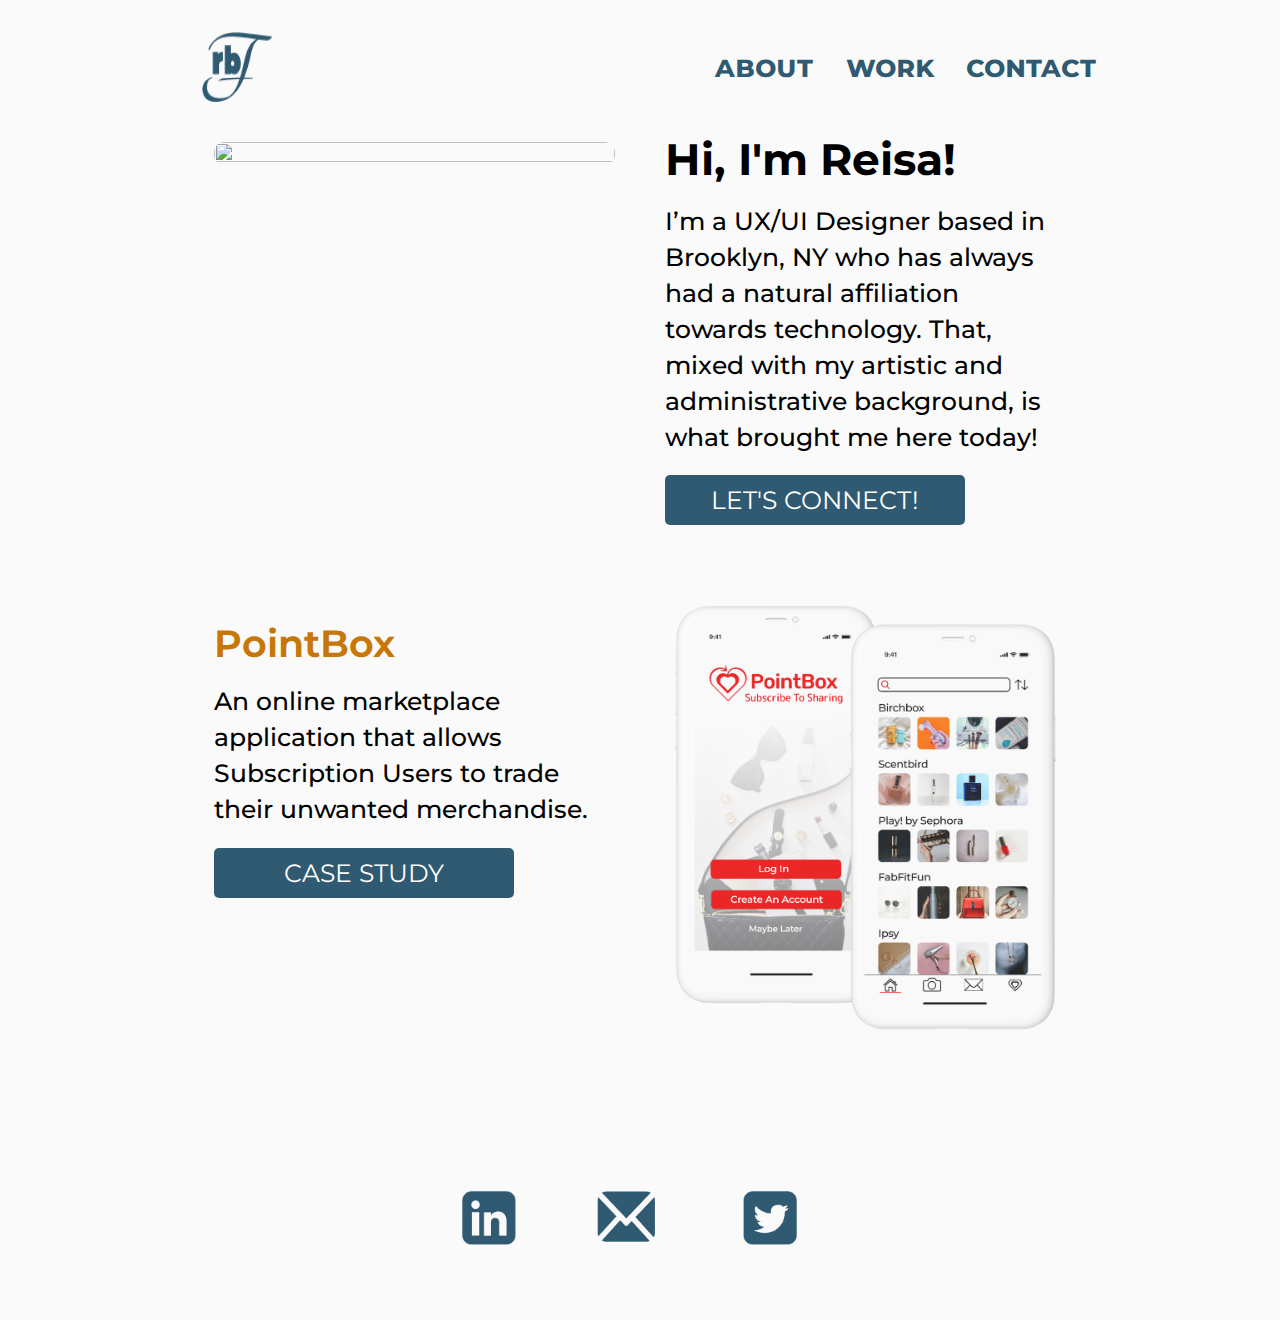
==== index.html @ c39d26a4 "index pics" ====
<!DOCTYPE html>
<html>
  <head>
    <meta name="viewport" content="width=device-width, initial-scale=1">
    <title>Portfolio</title>
    <link rel="stylesheet" href="css/reset.css">
    <link rel="stylesheet" href="css/style.css">
    <link href="https://fonts.googleapis.com/css2?family=Montserrat:wght@400;500;700&display=swap" rel="stylesheet">
    <link rel="icon" type="image/png" href="/images/favicon.png" />
  </head>
  <body>
    <nav>
      <div class="logo">
        <a href="index.html"><img src="./images/RBF_Logo.png" /></a>
      </div>
      <div class="links">
        <a href="about.html">about</a>
        <a href="#project">work</a>
        <a href="contact.html">contact</a>
      </div>
    </nav>
    <div class="verticalalignment">
<!-- Personal Intro -->
      <section class="introindex">
        <div class="HeroImage"><img src="./images/About.jpg" /></div>
        <div class="bioindex">
          <h1 class="reisa">Hi, I'm Reisa!</h1>
          <p>I’m a UX/UI Designer based in Brooklyn, NY who has always had a natural affiliation towards technology. That, mixed with my artistic and administrative background, is what brought me here today!</p>
          <form action="contact.html"><button class="indexconnectbtn">let's connect!</button></form>
        </div>
      </section>
<!-- Case Studies -->
      <section class="pbhomepage">
        <div class="PointBoxIndex"><img src="./images/HFM_Homepage.png" /></div>
        <div class="pbindex">
          <h3><a id="project"></a>PointBox</h3>
          <p>An online marketplace application that allows Subscription Users to trade their unwanted merchandise. </p>
          <form action="project.html"><button class="casestudybtn">case study</button></form>
        </div>
      </section>
      <br>
    </div>
    <footer>
      <div class="linkedin"><a href="https://www.linkedin.com/in/reisa-forster/" target="_blank"><img src="./images/LinkedIn.png" /></a></div>
      <div class="mail"><a href="contact.html"><img src="./images/Mail.png" /></a></div>
      <div class="twitter"><a href="https://twitter.com/reisa_brooke" target="_blank"><img src="./images/Twitter.png" /></a></div>
    </footer>
<!-- Global site tag (gtag.js) - Google Analytics -->
    <script async src="https://www.googletagmanager.com/gtag/js?id=UA-173366020-1"></script>
      <script>
        window.dataLayer = window.dataLayer || [];
        function gtag(){dataLayer.push(arguments);}
        gtag('js', new Date());

        gtag('config', 'UA-173366020-1');
      </script>
  </body>
</html>
---- css/style.css ----
/* Universal CSS applied to ALL pages */

  :root {
    font-size: 14px;
  }

  html {
    overflow-x: hidden;
  }

  body {
    background: #FAFAFA;
    padding: 32px;
    max-width: 1400px;
    margin: 0 auto;
    overflow-x: hidden;
  }

  section {
    margin-bottom: 20px;
  }

  p {
    font-family: "Montserrat";
    font-weight: 500;
    margin-bottom: 13px;
    line-height: 1.5rem;
  }

  button {
    font-family: "Montserrat";
    font-weight: 400;
    font-size: 15px;
    color: #FFFFFF;
    background-color: #2F5A71;
    border: none;
    border-radius: 5px;
    text-transform: uppercase;
    text-align: center;
    margin-right: auto;
    margin-left: auto;
    margin-bottom: -5%;
    margin-top:3%;
    padding: 10px;
    width: 100%;
    cursor: pointer;
  }

  button:hover {
    background-color: #A2B2BB;
    color: #003C5C;
    font-weight: 500;
  }

  h3 {
    font-family: "Montserrat";
    font-weight: 650;
    font-size: 28px;
    margin-bottom: 10px;
    margin-top: 10px;
    color: #C77708;
  }

/* Top Bar */
  nav {
    width: 100%;
    font-size: 1.2rem;
    display: flex;
    justify-content: space-between;
    align-items: center;
  }

  .logo {
    width: 50px;
    height: 40px;
  }

  .logo img {
    width: 100%;
    height: 100%;
  }

  .links {
    font-size: 1.5rem;
  }

  .links a {
    font-variant: small-caps;
    text-decoration: none;
    color: #2F5A71;
    font-family: "Montserrat";
    font-weight: bolder;
  }

  .links a:not(:last-child) {
    margin-right: 10px;
  }

  a:hover {
    color: #A2B2BB;
  }

/* Contact Links at bottom */
  footer {
    width: 100%;
    display: flex;
    justify-content: center;
    margin-right: auto;
    margin-left: 1.5rem;
    margin-bottom: 10px;
  }

  .linkedin img {
    width: 50%;
  }

  .mail img {
    width: 50%;
  }

  .twitter img {
    width: 50%;
  }

/* Specific to Homepage (index) */

  .intro {
    display: block;
    align-items: center;
  }

  /* My Homepage Picture */
  .HeroImage img {
    width: 100%;
    height: 100%;
    margin-bottom: 15px;
    margin-top: 20px;
    margin-right: 10px;
    border-radius: 10px;
  }

  /* H1 */
  .reisa {
    font-family: "Montserrat";
    font-weight: 700;
    font-size: 36px;
    margin-bottom: 15px;
    text-align: center;
  }

  .indexconnectbtn {
    margin-top: -5%;
  }

  button.indexconnectbtn {
    max-width: 300px;
  }

  .casestudybtn {
    margin-top: -5%;
  }

  button.casestudybtn {
    max-width: 300px;
  }

  .PointBoxIndex {
    display: block;
    margin-left: auto;
    margin-right: 10px;
    margin-bottom: 10px;
    margin-top: -10px;
  }

  .PointBoxIndex img {
    width:100%;
    height: 100%;
  }

/* CSS specific to PointBox Case Study (project) */

  h2 {
    font-family: "Montserrat";
    font-weight: 650;
    font-size: 26px;
    margin-bottom: 10px;
    color: #C77708;
    padding-top: 5px;
    line-height: 1.5;
  }

  hr {
    border: 1px solid #2F5A71;
  }

  h4 {
    font-family: "Montserrat";
    font-weight: 550;
    font-size: 14px;
    margin-top: 10px;
    margin-bottom: 5px;
    line-height: 1.3rem;
  }

  form {
    margin-bottom: 10px;
    margin: 0 auto;
  }

  .quote {
    display: flex;
    align-items: center;
    margin-top: 3%;
    margin-bottom: .5rem;
  }

  .callout {
    font-size: 20px;
    line-height: 1.2;
    text-align: center;
    margin-top: 10px;
    margin-bottom: 10px;
  }

  .parenthasis {
    font-size: 100px;
    font-weight: lighter;
    margin-top: -2%;
    max-width: 90%;
    margin-right: auto;
    margin-left: auto;
  }

  /* Display 3 buttons horizontally */
    .threecombo {
      margin-top: -10px;
      margin-right: auto;
      margin-left: auto;
    }

    .threecombobtn {
      margin-top: -5%;
    }

  /* Background of Specific Sections */
  .backgroundcolored {
    margin: 0 -9999rem;
    margin-bottom: 20px;
    padding: 1rem 9999rem;
    padding-top: 2rem;
    background: #F5EDE2;

  }

  /* H1 */
  .pointboxtitle {
    font-weight: 750;
    font-size: 30px;
    margin-bottom: 10px;
    text-align: center;
    padding-top: 20px;
    font-family: "Montserrat";
  }

  /* Description of app */
  .whatPBIs {
    font-family: "Montserrat";
    text-align: center;
  }

  .pbprototypebtn {
    margin-top: -5%;
    margin-bottom: -10%;
  }

  .PBHeader img {
    width: 100%;
    height: 100%;
    display: block;
    padding-top: 25px;
  }

  /* Process Section */
  .processSection {
    margin-top: 10px;
  }

  /* Competitive Analysis Section */
    .swot {
      width: 100%;
      display: flex;
      justify-content: space-between;
      align-items: center;
      margin-bottom: 10px;
    }

    .swot1 img {
      width: 6rem;
    }

    .swot2 img {
      width: 10rem;
      padding-right: 6px;
    }

    .swot3 img {
      width: 7rem;
    }


  /* User Research Section */
    .surveystatsB {
      display: flex;
      padding-top: 1%;
      padding-left: 20%;
      font-family: "Montserrat";
      width: 80%;
    }

    .stat1B {
      font-weight: 800;
      margin-right: 3rem;
      
    }

    .stat2B {
      font-weight: 800;
      margin-left: rem;
    }

    .piecharts img {
      width: 90%;
      display: block;
      margin-bottom: 15px;
    }

    .stat1A {
      display: flex;
      align-items: baseline;
    }

    .stat2A {
      display: flex;
      align-items: baseline;
    }

    .stat3A {
      display: flex;
      align-items: baseline;
    }

    .percent {
      padding-right: 10px;
      padding-top: 10px;
      font-family: "Montserrat";
      font-size: 20px;
      font-weight: bolder;
    }

  /* User Personas Section */
  .userpersonas img {
    width: 100%;
    height: 100%;
    display: block;
    margin-bottom: 15px;
  }

  /* User Stories & Flows Section */
  .userflow img {
    width: 100%;
    height: 100%;
    display: block;
    margin-bottom: 15px;
  }

  /* Wireframes & Usability Tests Section */
    .LFM img {
      width: 100%;
      height: 100%;
      margin-right: auto;
      display: block;
      margin-bottom: 5px;
    }

  /* Branding Section */
    .styleguide img {
      width: 100%;
      height: 100%;
      display: block;
      margin-bottom: 15px;
      padding-top: 10px;
    }

    .stylebtn {
      margin-top: -5%;
    }

  /* Preference Tests Section */
    .preferenceTesting {
      text-align: center;
    }
    
    .testone img {
      width: 100%;
      height: 100%;
      display: block;
    }

    .testtwo img {
      width: 100%;
      height: 100%;
      display: block;
    }

    .testthree img {
      width: 100%;
      height: 100%;
      display: block;
    }
  /* High Fidelity Mockups & Usability Tests Section */
  .HFM img {
    width: 100%;
    height: 100%;
    display: block;
    margin-bottom: 5px;
  }

  /* Conclusion Section */
  .conclusionsection {
    margin-bottom: 30px;
    padding-top: 10px;
  }
    
  /* Back To Top Link */
    .backtotop {
      font-size: 1.5rem;
      margin-bottom: 3rem;
      width: 100%;
      display: flex;
      justify-content: center;
      margin-right: auto;
    }
  
    .backtotop a {
      font-variant: small-caps;
      text-decoration: none;
      color: #2F5A71;
      font-family: "Montserrat";
      font-weight: bolder;
    }

/* CSS specific to Bio page */

  /* My Bio Picture */
  .SubheroImage img {
    width: 100%;
    height: 100%;
    margin-bottom: 20px;
    margin-right: 10px;
    float: left;
  }

  /* Picture Subtitle */
    .how {
      font-family: "Montserrat";
      font-weight: 600;
      font-size: 26px;
      margin-bottom: 10px;
      margin-top: 15px;
      line-height: 2.2rem;
      text-align: center;
    }

    .glad {
      font-family: "Montserrat";
      font-weight: 500;
      font-size: 24px;
      margin-bottom: 10px;
      line-height: 2rem;
      text-align: center;
    }

    .subbio {
      font-family: "Montserrat";
      text-align: center;
      font-size: 16px;
      font-weight: 200;
      line-height: 1.6rem;
    }

    .biobtn {
      margin-top: -5%;
    }

    button.biobtn {
      max-width: 300px;
    }

  .uxjourney {
    display: inline-block;
    padding-bottom: 13px;
  }

  /* Bio Icons */
    .search img {
      width: 9%;
      height: 9%;
      float: left;
      padding-right: 15px;
    }

    .load img {
      width: 10%;
      height: 10%;
      float: left;
      padding-right: 15px;
    }

    .done img {
      width: 10%;
      height: 10%;
      float: left;
      padding-right: 15px;
    }

/* CSS specific to Contact Form */

  .blurbsection {
    margin-bottom: -5px;
  }

  .blurb {
    width: 83%;
    font-family: "Montserrat";
    font-weight: 500;
    font-size: 14px;
    margin-top: 20px;
    margin-left: auto;
    margin-right: auto;
  }

  .blurbtitle {
    width: 83%;
    font-family: "Montserrat";
    font-weight: 600;
    font-size: 25px;
    margin-top: 25px;
    margin-left: auto;
    margin-right: auto;
  }

  form {
    width: 100%;
    text-transform: uppercase;
    text-align: center;
    display: inline-block;
    margin-left: -1.5rem;
    font-family: "Montserrat";
    font-weight: 600;
    font-size: 14px;
    padding: 20px;
  }

  label {
    color: #C77708;
    font-size: 18px;
  }

  /* Email section */
    .email {
      padding-bottom: 15px;
      text-align: left;
      width: 83%;
      margin: 0 auto;
    }

    input {
      width: 80%;
      height: 20px;
      border-color: #2F5A71;
      border-width: .2rem;
      margin-bottom: 25px;
      border-style: solid;
    }

  /* Message section */
    .message {
      padding-bottom: 15px;
      text-align: left;
      width: 83%;
      margin: 0 auto;
    }

    textarea {
      width: 80%;
      height: 200px;
      border-color: #2F5A71;
      border-width: .2rem;
      margin-bottom: 25px;
      border-style: solid;
    }

    .contactbtn {
      width: 83%;
      max-width: 300px;
      margin-right: auto;
      margin-left: auto;
      margin-bottom: 10px;
    }


@media screen and (min-width: 768px) {
/* Universal CSS applied to ALL pages */

  :root {
    font-size: 20px;
  }

  section {
    margin-bottom: 35px;
    margin-left: auto;
    margin-right: auto;
    width: 85%;
  }

  p {
    font-size: 22px;
    margin-bottom: 20px;
    font-weight: 500;
    line-height: 1.6rem;
  }

  button {
    font-size: 20px;
  }

  h3 {
    font-size: 38px;
    margin-bottom: 20px;
  }

  /* Top Bar */
    nav {
      width: 85%;
      margin-left: auto;
      margin-right: auto;
      margin-bottom: 20px;
    }

    .logo {
      width: 3rem;
      height: 3rem;
    }

    .links a:not(:last-child) {
      margin-right: 25px;
    }

  /* Contact Links at bottom */
    footer {
      margin-left: auto;
    }

    .linkedin img {
      width: 40%;
      margin: 30px;
    }

    .mail img {
      width: 40%;
      margin: 30px;
    }

    .twitter img {
      width: 40%;
      margin: 30px;
    }

/* Specific to Homepage (index) */

  .verticalalignment {
    display: flex;
    flex-direction: column;
  }

  /* My Index Picture */
    .HeroImage img {
      margin-top: 5%;
    }

    .HeroImage {
      width: 50%;
      height: 50%;
      display: inline-block;
      margin-right: 50px;
    }

  .bioindex {
    float: right;
    width: 50%;
    display: flex;
    flex-direction: column;
    margin-top: 1%;
  }

  /* H1 */
  .reisa {
    font-size: 44px;
    text-align: left;
    line-height: 1.3;
  }

  .indexconnectbtn {
    float: left;
    margin-bottom: 10px;
    margin-left: .5rem;
  }

  .introindex {
    display: flex;
    flex-direction: row;
    align-items: flex-start;
    justify-content: space-evenly;
  }

  .pbhomepage {
    display: flex;
    flex-direction: row-reverse;
    align-items: flex-start;
    justify-content: space-evenly;
  }

  .PointBoxIndex img {
    width:100%;
    float: right;
    padding-bottom: 40px;
  }

  .PointBoxIndex {
    width: 45%;
  }

  .pbindex {
    max-width: 45%;
    float: left;
  }

  .casestudybtn {
    float: left;
    margin-left: .5rem;
  }

/* CSS specific to PointBox Case Study */

  h2 {
    font-size: 36px;
    padding-bottom: 5px;
  }

  h4 {
    font-size: 22px;
    line-height: 1.5rem;
  }

  /* H1 */
  .pointboxtitle {
    font-size: 40px;
    padding-bottom: 5px;
  }

  .PBHeader img {
    padding-bottom: 25px;
    padding-top: 10px;
    display: block;
    margin-left: auto;
    margin-right: auto;
    width: 75%;
  }

  /* Description of app */
  .whatPBIs {
    font-size: 20px;
    margin-top: 5px;
    margin-left: auto;
    margin-right: auto;
    width: 75%;
  }

  .pbprototypebtn {
    margin-top: -2%;
    margin-right: auto;
    margin-left: 3%;
    max-width: 300px;
  }

  .callout {
    font-size: 30px;
    font-weight: bolder;
    line-height: 1.2;
    align-content: center;
  }

  .parenthasis {
    margin-top: -4%;
    font-size: 150px;
  }

  .quote {
    padding-top: 3%;
    margin-bottom: 3%;
  }

  /* Display 3 buttons horizontally */
  .threecombo {
    display: flex;
    width: 100%;
    justify-content: center;
    margin: 0 auto;
  }

  .threecombobtn {
    min-width: 200px;
    max-width: 350px;
    margin-left: 15px;
    margin-right: 15px;
  }

  .processSection {
    margin-top: 20px;
  }

  /* Competitive Analysis Section */
    .swotsection {
      display: flex;
      padding-bottom: 20px;
    }

    .swottitle {
      display: inline-block;
      padding: 0 0 5% 0;
    }
  
    .swot {
      float: right;
      display: inline-block;
      text-align: center;
      padding-left: 15px;
      margin-top: auto;
      margin-bottom: auto;
    }

    .swot3 {
      padding-top: 10px;
    }

    .CompetitiveAnalysisTitle {
      width: 100%;
    }

  /* User Research Section */
    .userpersonassection {
      margin-top: 10px;
    }

    .userresearchSection {
      margin-top: -10%;
    }

    .stat1A {
      flex-direction: column;
      width: 50%;
      padding-right: 10%;
    }

    .stat2A {
      flex-direction: column;
      width: 50%;
      padding-right: 10%;
    }

    .stat3A {
      flex-direction: column;
      width: 50%;
    }

    .percent {
      padding-bottom: 10px;
      font-size: 36px;
    }

    .surveystatsA {
      display: flex;
      justify-content: stretch;    
      max-width: 115%;
      margin: 0 auto;
      padding-bottom: 10px;
    }

    .surveystatsB {
      padding-top: 3%;
    }

    .stat1B {
      margin-right: 5rem;
    }

    .stat2B {
      margin-left: -1rem;
    }

  /* User Personas Tests Section */
    
    .userpersonas {
      padding-bottom: 25px;
      display: block;
      margin-left: auto;
      margin-right: auto;
      width: 75%;
    }

    .userpersonaA {
      padding-top: .5rem;
    }

    .userpersonaB {
      padding-top: 1rem;
      margin-bottom: -3rem;
    }

  /* User Stories & Flows Section */
  .userflow img {
    margin-bottom: 25px;
  }

  /* Branding Section */
    .styleguide img {
      display: block;
      margin-left: auto;
      margin-right: auto;
      width: 75%;
    }

    .styleguide img {
      display: block;
      margin-left: auto;
      margin-right: auto;
      width: 75%;
    }

    .stylebtn {
      margin-top: -15px;
      margin-left: 3%;
      max-width: 300px;
    }

  .preferenceTesting {
    display: block;
    margin-left: auto;
    margin-right: auto;
    width: 75%;
  }

  .LFM img {
    margin-left: auto;
    margin-right: auto;
    margin-bottom: 25px;
    padding-top: 15px;
    width: 75%;
  }

  /* High Fidelity Mockups & Usability Tests Section */
    .HFM img {
      margin-left: auto;
      margin-right: auto;
      margin-bottom: 25px;
      padding-top: 15px;
      width: 75%;
    }
    
    .HFMsection {
      padding-top: 10px;
    }

  /* Back To Top Link */
  .backtotop {
    margin-bottom: 1rem;
  }

/* CSS specific to Bio */

  /* My Bio Picture */
    .SubheroImage img {
      margin-top: 15px;
    }

    .SubheroImage {
      width: 50%;
      display: inline-block;
    }

  .bio {
    float: right;
    width: 40%;
    display: inline-block;
    padding-left: 5%;
  }

  .intro {
    display: flex;
    flex-direction: row;  
    align-items: flex-start;
    justify-content: space-evenly;
  }

  /* Picture Subtitle */
    .how {
      text-align: left;
      font-size: 42px;
      padding-bottom: 10px;
      line-height: 1.3;
    }
    .glad {
    text-align: left;
    font-size: 38px;
    line-height: 1.3;
    padding-bottom: 5px;
    }

    .subbio {
    text-align: left;
    font-size: 20px;
    font-weight: 500;
    }

    .biobtn {
      float: left;
      margin-left: 3%;
      margin-top: -20px;
    }
    
  .uxjourney {
    margin-bottom: -20px;
  }
  
  /* Bio Icons */
    .search img {
      max-width: 50px;
    }

    .load img {
      max-width: 50px;
    }

    .done img {
      max-width: 50px;
    }

/* CSS specific to Contact Form */

  .blurb {
    width: 75%;
    font-size: 26px;
    line-height: 1.4;
    font-weight: 400;
  }

  .blurbtitle {
    width: 75%;
    font-weight: 600;
    font-size: 32px;
  }

  label {
    font-size: 26px;
  }

  .contactbtn {
    width: 72%;
    margin-bottom: -20px;
    margin-top: 10px;
    margin-right: auto;
    margin-left: auto;
  }

  /* Email section */
    .email {
      text-align: left;
      width: 72%;
      margin: 0 auto;
    }

    input {
      width: 70%;
    }

  /* Message section */
    .message {
      text-align: left;
      width: 72%;
      margin: 0 auto;
    }

    textarea {
      width: 70%;
    }
}


@media screen and (min-width: 992px) {
/* Universal CSS applied to ALL pages */

  /* Top Bar */
    nav {
      width: 75%;
      margin-left: auto;
      margin-right: auto;
    }

    .logo {
      width: 3.5rem;
      height: 3.5rem;
      margin-left: 2%;
    }

  section {
    padding-bottom: 25px;
    margin-left: auto;
    margin-right: auto;
    width: 70%;
  }

  hr {
    width: 85%;
  }

  .problemsolutionsection {
    margin-bottom: -30px;
    display: flex;
    justify-content: space-between;
  }

  .problemsection {
    max-width: 50%;
    margin-right: 75px;
  }

  .solutionsection {
    max-width: 50%;
  }

  p {
    font-size: 25px;
    line-height: 1.8rem;
  }

  /* Contact Links at bottom */
    footer {
      margin-left: auto;
    }

    .linkedin img {
      width: 40%;
      margin: 30px;
    }

    .mail img {
      width: 40%;
      margin: 30px;
    }

    .twitter img {
      width: 40%;
      margin: 30px;
    }

/* CSS specific to PointBox Case Study (project) */

  .PBHeader img {
    max-width: 650px;
    margin-top: 25px;
  }

  .pointboxtitle {
    padding-top: 15px;
    font-size: 44px;
  }

  /* Description of app */
  .whatPBIs {
    max-width: 650px;
  }

  button {
    font-size: 25px;
  }

  h2 {
    font-size: 40px;
    padding-bottom: 15px;
    padding-top: 15px;
  }

  h3 {
    font-size: 38px;
    margin-bottom: 20px;
  }

  .quote {
    padding-top: 3%;
    padding-bottom: 3%;
  }

  .callout {
    font-size: 35px;
  }

  .swotsection {
    margin-bottom: 7%;
  }

  .CompetitiveAnalysisTitle {
    margin-top: -25px;
  }

  /* User Research Section */
  .userresearchSection {
    margin-bottom: -1%;
  }

  .stylebtn {
    margin-top: 10px;
  }

  /* Preference Tests Section */
    .preferenceTesting {
      width: 100%;
      display: flex;
      justify-content: space-between;
      align-items: center;
      align-items: baseline;
    }

    .pt1 {
      width: 30%;
      padding-left: 3%;
      padding-right: 3%;
    }

    .pt2 {
      width: 30%;
      padding-left: 3%;
      padding-right: 3%;
    }

    .pt3 {
      width: 30%;
      padding-left: 3%;
      padding-right: 3%;
    }

    .ptdescription {
      margin-bottom: -15%;
    }

  /* Conclusion Section */
  .conclusionsection {
    margin-bottom: -20px;
    padding-top: 20px;
  }

  /* Back To Top Link */
  .backtotop {
    margin-bottom: -1px;
    margin-top: 10px;
  }

/* CSS specific to Bio */
  
  .uxjourney {
    margin-bottom: -50px;
  }

/* CSS specific to Contact Form */

  .blurbsection {
    margin-bottom: -25px;
  }

  .blurb {
    width: 625px;
  }

  .blurbtitle {
    width: 625px;
    font-size: 36px;
  }

  /* Email section */
    .email {
      width: 610px;
      margin: 0 auto;
    }

    input {
      width: 600px;
    }

  /* Message section */
    .message {
      width: 610px;
      margin: 0 auto;
    }

    textarea {
      width: 600px;
    }

    .contactbtn {
      width: 625px;
      margin-right: auto;
      margin-left: auto;
    }
}
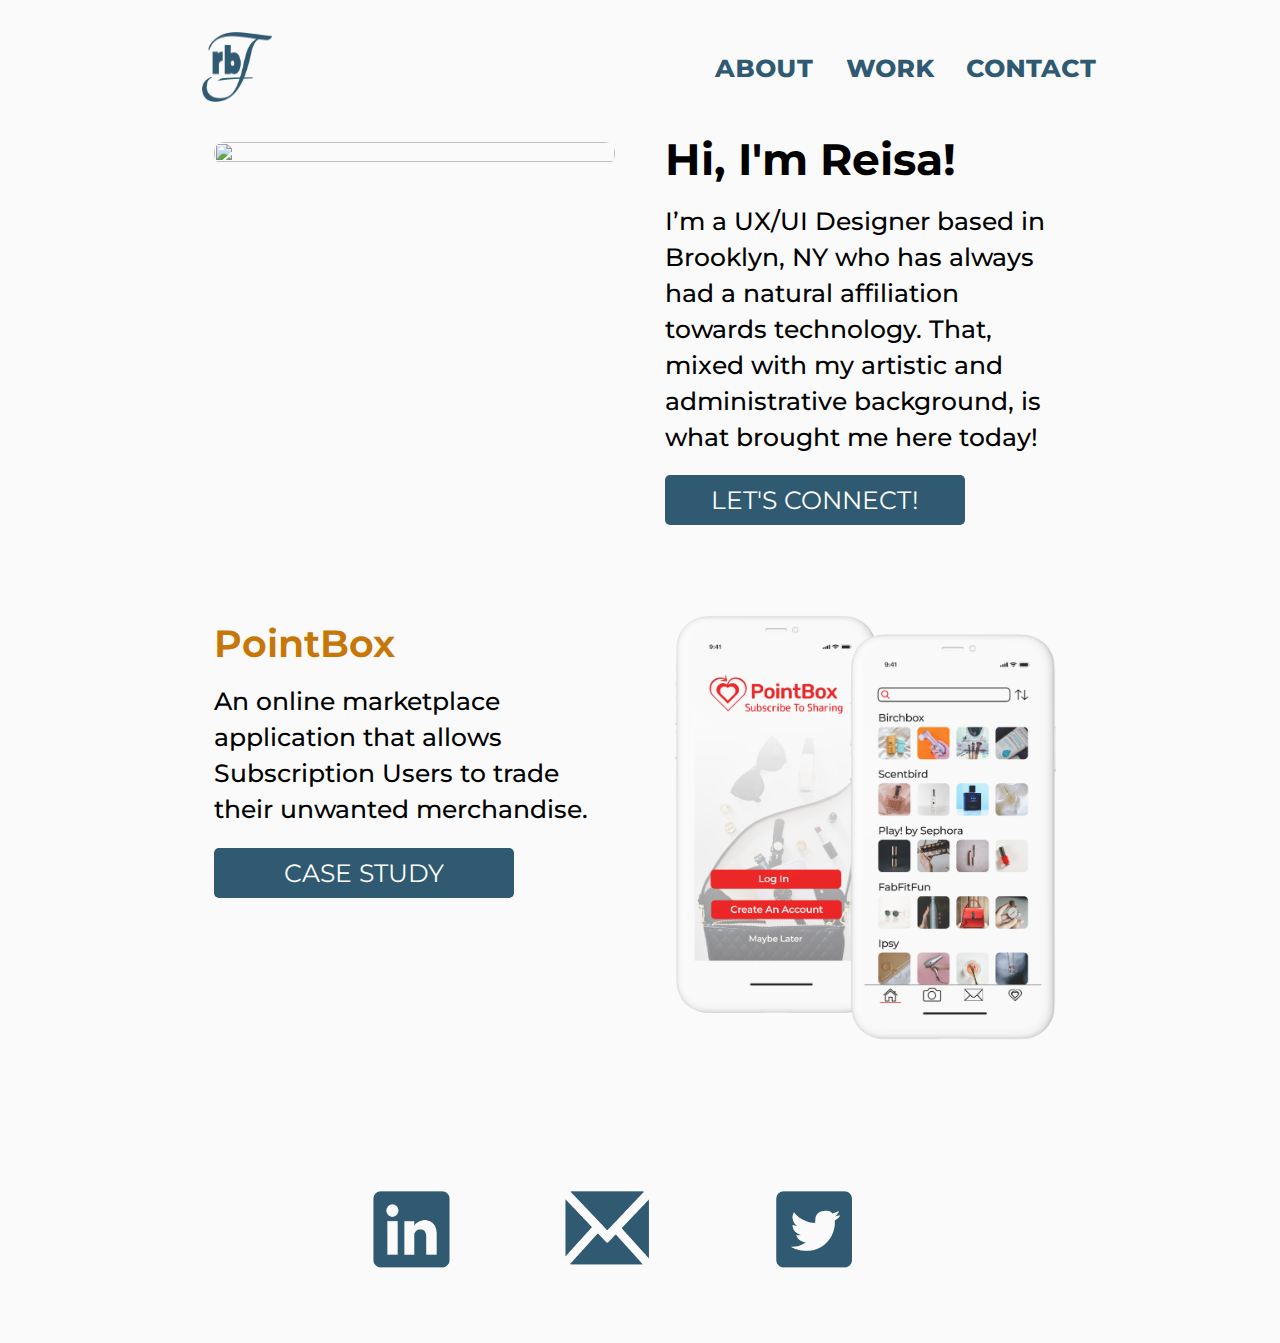
==== commit 855176d6: "lang tag to index" ====
--- a/index.html
+++ b/index.html
@@ -1,4 +1,5 @@
 <!DOCTYPE html>
+<html lang="en"></html>
 <html>
   <head>
     <meta name="viewport" content="width=device-width, initial-scale=1">
--- a/css/style.css
+++ b/css/style.css
@@ -6,6 +6,7 @@
 
   html {
     overflow-x: hidden;
+    scroll-behavior: smooth;
   }
 
   body {
@@ -106,7 +107,7 @@
     display: flex;
     justify-content: center;
     margin-right: auto;
-    margin-left: 1.5rem;
+    margin-left: 2rem;
     margin-bottom: 10px;
   }
 
@@ -152,29 +153,19 @@
     margin-top: -5%;
   }
 
-  button.indexconnectbtn {
-    max-width: 300px;
-  }
-
-  .casestudybtn {
-    margin-top: -5%;
-  }
-
-  button.casestudybtn {
-    max-width: 300px;
-  }
-
   .PointBoxIndex {
     display: block;
     margin-left: auto;
     margin-right: 10px;
-    margin-bottom: 10px;
-    margin-top: -10px;
   }
 
   .PointBoxIndex img {
     width:100%;
     height: 100%;
+  }
+
+  .casestudybtn {
+    margin-top: -5%;
   }
 
 /* CSS specific to PointBox Case Study (project) */
@@ -325,7 +316,7 @@
 
     .stat2B {
       font-weight: 800;
-      margin-left: rem;
+      margin-left: -2rem;
     }
 
     .piecharts img {
@@ -417,6 +408,15 @@
       height: 100%;
       display: block;
     }
+
+    .PTFinal img {
+      width: 100%;
+      height: 100%;
+      margin-right: auto;
+      display: block;
+      margin-bottom: 20px;
+    }
+
   /* High Fidelity Mockups & Usability Tests Section */
   .HFM img {
     width: 100%;
@@ -438,7 +438,6 @@
       width: 100%;
       display: flex;
       justify-content: center;
-      margin-right: auto;
     }
   
     .backtotop a {
@@ -458,6 +457,7 @@
     margin-bottom: 20px;
     margin-right: 10px;
     float: left;
+    border-radius: 10px;
   }
 
   /* Picture Subtitle */
@@ -490,10 +490,6 @@
 
     .biobtn {
       margin-top: -5%;
-    }
-
-    button.biobtn {
-      max-width: 300px;
     }
 
   .uxjourney {
@@ -602,7 +598,6 @@
 
     .contactbtn {
       width: 83%;
-      max-width: 300px;
       margin-right: auto;
       margin-left: auto;
       margin-bottom: 10px;
@@ -721,6 +716,14 @@
     flex-direction: row;
     align-items: flex-start;
     justify-content: space-evenly;
+  }
+
+  button.indexconnectbtn {
+    max-width: 300px;
+  }
+
+  button.casestudybtn {
+    max-width: 300px;
   }
 
   .pbhomepage {
@@ -984,6 +987,7 @@
   /* Back To Top Link */
   .backtotop {
     margin-bottom: 1rem;
+    margin-left: -1.5rem;
   }
 
 /* CSS specific to Bio */
@@ -1036,6 +1040,7 @@
       float: left;
       margin-left: 3%;
       margin-top: -20px;
+      max-width: 300px;
     }
     
   .uxjourney {
@@ -1080,6 +1085,7 @@
     margin-top: 10px;
     margin-right: auto;
     margin-left: auto;
+    max-width: 300px;
   }
 
   /* Email section */
@@ -1259,7 +1265,11 @@
     }
 
     .ptdescription {
-      margin-bottom: -15%;
+      margin-bottom: -5%;
+    }
+
+    .PTDecisions {
+      margin-top: 50px;
     }
 
   /* Conclusion Section */
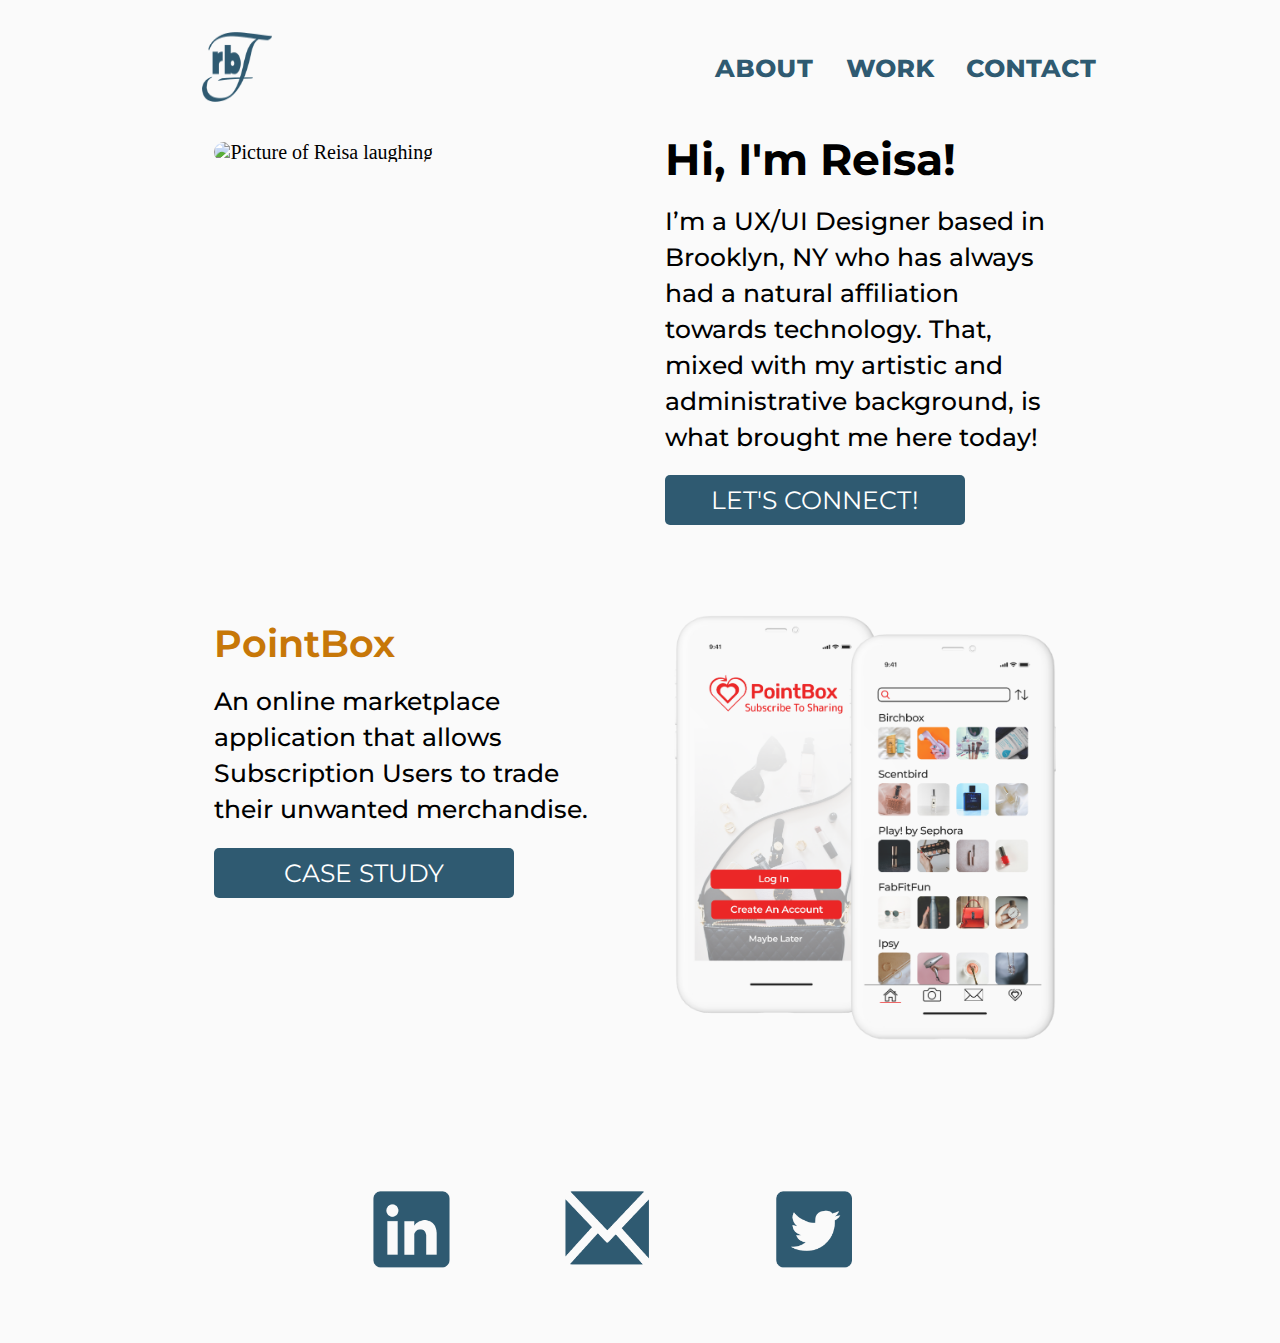
==== commit 6334ba28: "index page img text" ====
--- a/index.html
+++ b/index.html
@@ -1,6 +1,5 @@
 <!DOCTYPE html>
-<html lang="en"></html>
-<html>
+<html lang="en">
   <head>
     <meta name="viewport" content="width=device-width, initial-scale=1">
     <title>Portfolio</title>
@@ -12,7 +11,7 @@
   <body>
     <nav>
       <div class="logo">
-        <a href="index.html"><img src="./images/RBF_Logo.png" /></a>
+        <a href="index.html"><img src="./images/RBF_Logo.png" alt="Personalized RBF Logo"></a>
       </div>
       <div class="links">
         <a href="about.html">about</a>
@@ -23,7 +22,7 @@
     <div class="verticalalignment">
 <!-- Personal Intro -->
       <section class="introindex">
-        <div class="HeroImage"><img src="./images/About.jpg" /></div>
+        <div class="HeroImage"><img src="./images/About.jpg" alt="Picture of Reisa laughing"></div>
         <div class="bioindex">
           <h1 class="reisa">Hi, I'm Reisa!</h1>
           <p>I’m a UX/UI Designer based in Brooklyn, NY who has always had a natural affiliation towards technology. That, mixed with my artistic and administrative background, is what brought me here today!</p>
@@ -32,7 +31,7 @@
       </section>
 <!-- Case Studies -->
       <section class="pbhomepage">
-        <div class="PointBoxIndex"><img src="./images/HFM_Homepage.png" /></div>
+        <div class="PointBoxIndex"><img src="./images/HFM_Homepage.png" alt="PointBox Mockup Screens"></div>
         <div class="pbindex">
           <h3><a id="project"></a>PointBox</h3>
           <p>An online marketplace application that allows Subscription Users to trade their unwanted merchandise. </p>
@@ -42,9 +41,9 @@
       <br>
     </div>
     <footer>
-      <div class="linkedin"><a href="https://www.linkedin.com/in/reisa-forster/" target="_blank"><img src="./images/LinkedIn.png" /></a></div>
-      <div class="mail"><a href="contact.html"><img src="./images/Mail.png" /></a></div>
-      <div class="twitter"><a href="https://twitter.com/reisa_brooke" target="_blank"><img src="./images/Twitter.png" /></a></div>
+      <div class="linkedin"><a href="https://www.linkedin.com/in/reisa-forster/" target="_blank"><img src="./images/LinkedIn.png" alt="LinkedIn Icon"></a></div>
+      <div class="mail"><a href="contact.html"><img src="./images/Mail.png" alt="Mail Icon"></a></div>
+      <div class="twitter"><a href="https://twitter.com/reisa_brooke" target="_blank"><img src="./images/Twitter.png" alt="Twitter Icon"></a></div>
     </footer>
 <!-- Global site tag (gtag.js) - Google Analytics -->
     <script async src="https://www.googletagmanager.com/gtag/js?id=UA-173366020-1"></script>
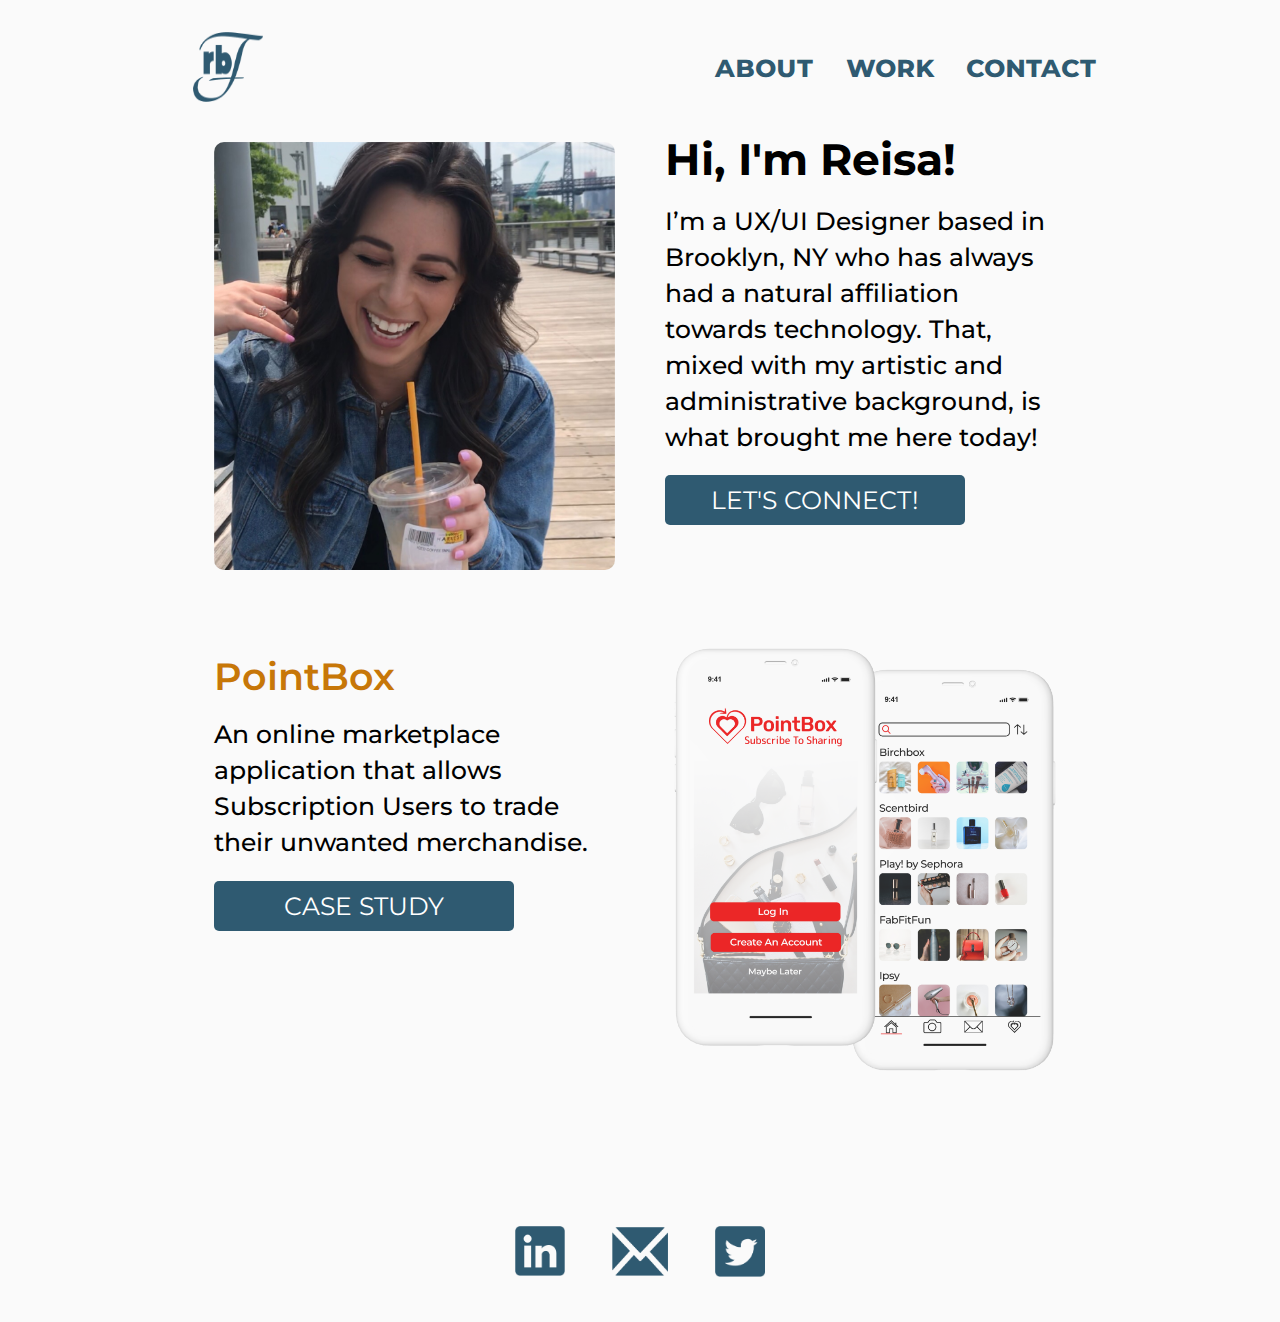
==== commit 82cd0635: "updated title" ====
--- a/index.html
+++ b/index.html
@@ -2,7 +2,7 @@
 <html lang="en">
   <head>
     <meta name="viewport" content="width=device-width, initial-scale=1">
-    <title>Portfolio</title>
+    <title>Reisa Brooke</title>
     <link rel="stylesheet" href="css/reset.css">
     <link rel="stylesheet" href="css/style.css">
     <link href="https://fonts.googleapis.com/css2?family=Montserrat:wght@400;500;700&display=swap" rel="stylesheet">
--- a/css/style.css
+++ b/css/style.css
@@ -55,7 +55,7 @@
 
   h3 {
     font-family: "Montserrat";
-    font-weight: 650;
+    font-weight: 600;
     font-size: 28px;
     margin-bottom: 10px;
     margin-top: 10px;
@@ -99,28 +99,29 @@
 
   a:hover {
     color: #A2B2BB;
+    text-decoration: underline #2F5A71;
   }
 
 /* Contact Links at bottom */
   footer {
-    width: 100%;
+    width: 50%;
     display: flex;
-    justify-content: center;
-    margin-right: auto;
-    margin-left: 2rem;
+    justify-content: space-between;
+    align-items: center;
+    margin: 0 auto;
     margin-bottom: 10px;
   }
 
   .linkedin img {
-    width: 50%;
+    width: 40px;
   }
 
   .mail img {
-    width: 50%;
+    width: 45px;
   }
 
   .twitter img {
-    width: 50%;
+    width: 40px;
   }
 
 /* Specific to Homepage (index) */
@@ -172,11 +173,11 @@
 
   h2 {
     font-family: "Montserrat";
-    font-weight: 650;
+    font-weight: 600;
     font-size: 26px;
     margin-bottom: 10px;
     color: #C77708;
-    padding-top: 5px;
+    padding-top: 10px;
     line-height: 1.5;
   }
 
@@ -184,10 +185,14 @@
     border: 1px solid #2F5A71;
   }
 
+  .problemsolutionsection {
+    padding-bottom: 5px;
+  }
+
   h4 {
     font-family: "Montserrat";
-    font-weight: 550;
-    font-size: 14px;
+    font-weight: 600;
+    font-size: 16px;
     margin-top: 10px;
     margin-bottom: 5px;
     line-height: 1.3rem;
@@ -245,7 +250,7 @@
 
   /* H1 */
   .pointboxtitle {
-    font-weight: 750;
+    font-weight: 700;
     font-size: 30px;
     margin-bottom: 10px;
     text-align: center;
@@ -273,7 +278,7 @@
 
   /* Process Section */
   .processSection {
-    margin-top: 10px;
+    margin-top: 25px;
   }
 
   /* Competitive Analysis Section */
@@ -286,37 +291,37 @@
     }
 
     .swot1 img {
-      width: 6rem;
+      width: 90%;
     }
 
     .swot2 img {
-      width: 10rem;
-      padding-right: 6px;
+      width: 90%;
     }
 
     .swot3 img {
-      width: 7rem;
+      width: 90%;
     }
 
 
   /* User Research Section */
     .surveystatsB {
       display: flex;
+      justify-content: space-evenly;
       padding-top: 1%;
-      padding-left: 20%;
+      padding-left: 15%;
       font-family: "Montserrat";
       width: 80%;
     }
 
     .stat1B {
       font-weight: 800;
-      margin-right: 3rem;
+      width: 40%;
       
     }
 
     .stat2B {
       font-weight: 800;
-      margin-left: -2rem;
+      width: 40%;
     }
 
     .piecharts img {
@@ -349,12 +354,97 @@
     }
 
   /* User Personas Section */
-  .userpersonas img {
-    width: 100%;
-    height: 100%;
-    display: block;
-    margin-bottom: 15px;
-  }
+    .userpersonas img {
+      width: 80%;
+      height: 80%;
+    }
+
+    .persona1 {
+      display: flex;
+      flex-direction: column;
+      justify-content: center;
+      text-align: center;
+      margin: 0 auto;
+      margin-bottom: 30px;
+      box-shadow: 5px 5px 5px #666666;
+    }
+
+    .persona2 {
+      display: flex;
+      flex-direction: column;
+      justify-content: center;
+      text-align: center;
+      margin: 0 auto;
+      box-shadow: 5px 5px 5px #666666;
+    }
+
+    .personagf {
+      text-align: left;
+      padding: 10px;
+      margin-left: 10px;
+      margin-bottom: 10px;
+    }
+
+    .personatitle {
+      font-weight: 700;
+      font-size: 20px;
+      text-align: center;
+      color: #FFFFFF;
+      justify-content: center;
+      padding-top: 20px;
+      font-family: "Montserrat";
+      line-height: 1.3;
+      border-style: solid;
+      border-width: 2px #F00102;
+      background-color: #F00102;
+      padding: 10px;
+    }
+
+    .personastats {
+      border-style: solid;
+      border-width: 2px #CCCCCC;
+      background-color: #CCCCCC;
+      padding: 10px;
+    }
+
+    .personatext {
+      font-size: 18px;
+      margin: -.1%;
+      line-height: 1.5;
+    }
+
+    .personaquote {
+      font-size: 18px;
+      font-weight: 800;
+      color: #FFFFFF;
+      border-style: solid;
+      border-width: 2px #F00102;
+      background-color: #F00102;
+      padding: 10px;
+      margin-top: -4px;
+    }
+
+    .personacallout {
+      font-weight: 600;
+      font-size: 20px;
+      line-height: 1.2;
+      text-align: center;
+      margin-top: 10px;
+      margin-bottom: 10px;
+      margin-top: -.1%;
+    }
+
+    .goalbullets {
+      color: #F00102;
+      font-size: 18px;
+      margin-top: -5px;
+    }
+
+    .frustbullets {
+      color: #F00102;
+      font-size: 18px;
+      margin-top: 20px;
+    }
 
   /* User Stories & Flows Section */
   .userflow img {
@@ -390,45 +480,69 @@
     .preferenceTesting {
       text-align: center;
     }
+
+    .pttitle1 {
+      text-decoration: underline;
+      font-size: 18px;
+      font-weight: 700;
+    }
+
+    .pttitle2 {
+      text-decoration: underline;
+      font-size: 18px;
+      font-weight: 700;
+      margin-top: 25px;
+    }
     
     .testone img {
       width: 100%;
       height: 100%;
       display: block;
+      margin-bottom: 10px;
     }
 
     .testtwo img {
       width: 100%;
       height: 100%;
       display: block;
+      margin-bottom: 10px;
     }
 
     .testthree img {
       width: 100%;
       height: 100%;
       display: block;
-    }
-
-    .PTFinal img {
+      margin-bottom: 10px;
+    }
+  
+    .pt1 {
+      padding: 5px;
+    }
+  
+    .pt2 {
+      padding: 5px;
+    }
+  
+    .pt3 {
+      padding: 5px;
+    }
+
+  /* High Fidelity Mockups & Usability Tests Section */
+    .HFM img {
       width: 100%;
       height: 100%;
-      margin-right: auto;
       display: block;
-      margin-bottom: 20px;
-    }
-
-  /* High Fidelity Mockups & Usability Tests Section */
-  .HFM img {
-    width: 100%;
-    height: 100%;
-    display: block;
-    margin-bottom: 5px;
-  }
+      margin-bottom: 5px;
+    }
+
+    .HFMsection {
+      padding-bottom: 15px;
+    }
 
   /* Conclusion Section */
   .conclusionsection {
     margin-bottom: 30px;
-    padding-top: 10px;
+    padding-top: 20px;
   }
     
   /* Back To Top Link */
@@ -446,6 +560,11 @@
       color: #2F5A71;
       font-family: "Montserrat";
       font-weight: bolder;
+    }
+
+    .backtotop a:hover {
+      color: #A2B2BB;
+      text-decoration: underline #2F5A71;
     }
 
 /* CSS specific to Bio page */
@@ -567,6 +686,7 @@
       padding-bottom: 15px;
       text-align: left;
       width: 83%;
+      justify-content: center;
       margin: 0 auto;
     }
 
@@ -577,6 +697,15 @@
       border-width: .2rem;
       margin-bottom: 25px;
       border-style: solid;
+      justify-content: center;
+      margin: 0 auto;
+    }
+
+    .emailbox {
+      display: flex;
+      flex-direction: column;
+      align-items: flex-start;
+      margin-bottom: 30px;
     }
 
   /* Message section */
@@ -584,6 +713,7 @@
       padding-bottom: 15px;
       text-align: left;
       width: 83%;
+      justify-content: center;
       margin: 0 auto;
     }
 
@@ -594,14 +724,23 @@
       border-width: .2rem;
       margin-bottom: 25px;
       border-style: solid;
-    }
-
-    .contactbtn {
-      width: 83%;
-      margin-right: auto;
-      margin-left: auto;
-      margin-bottom: 10px;
-    }
+      justify-content: center;
+      margin: 0 auto;
+    }
+
+    .messagebox {
+      display: flex;
+      flex-direction: column;
+      align-items: flex-start;
+      margin-bottom: 25px;
+    }
+
+  .contactbtn {
+    width: 83%;
+    margin-right: auto;
+    margin-left: auto;
+    margin-bottom: 10px;
+  }
 
 
 @media screen and (min-width: 768px) {
@@ -653,22 +792,20 @@
 
   /* Contact Links at bottom */
     footer {
-      margin-left: auto;
+      max-width: 250px;
+      padding-top: 25px;
     }
 
     .linkedin img {
-      width: 40%;
-      margin: 30px;
+      width: 50px;
     }
 
     .mail img {
-      width: 40%;
-      margin: 30px;
+      width: 56px;
     }
 
     .twitter img {
-      width: 40%;
-      margin: 30px;
+      width: 50px;
     }
 
 /* Specific to Homepage (index) */
@@ -761,8 +898,9 @@
   }
 
   h4 {
-    font-size: 22px;
+    font-size: 25px;
     line-height: 1.5rem;
+    font-weight: 600px;
   }
 
   /* H1 */
@@ -829,44 +967,22 @@
   }
 
   .processSection {
-    margin-top: 20px;
+    padding-top: 35px;
+    padding-bottom: 5px;
   }
 
   /* Competitive Analysis Section */
-    .swotsection {
-      display: flex;
-      padding-bottom: 20px;
-    }
-
-    .swottitle {
-      display: inline-block;
-      padding: 0 0 5% 0;
-    }
-  
     .swot {
-      float: right;
-      display: inline-block;
-      text-align: center;
-      padding-left: 15px;
-      margin-top: auto;
-      margin-bottom: auto;
-    }
-
-    .swot3 {
-      padding-top: 10px;
-    }
-
-    .CompetitiveAnalysisTitle {
-      width: 100%;
+      max-width: 90%;
+      justify-content: space-evenly;
+      margin: 0 auto;
+      padding-top: 15px;
+      padding-bottom: 15px;
     }
 
   /* User Research Section */
     .userpersonassection {
-      margin-top: 10px;
-    }
-
-    .userresearchSection {
-      margin-top: -10%;
+      padding-top: 20px;
     }
 
     .stat1A {
@@ -911,28 +1027,27 @@
       margin-left: -1rem;
     }
 
-  /* User Personas Tests Section */
-    
-    .userpersonas {
-      padding-bottom: 25px;
-      display: block;
-      margin-left: auto;
-      margin-right: auto;
-      width: 75%;
-    }
-
-    .userpersonaA {
-      padding-top: .5rem;
-    }
-
-    .userpersonaB {
-      padding-top: 1rem;
-      margin-bottom: -3rem;
-    }
+  /* User Personas Tests Section */  
+  .userpersonas {
+    padding-top: 20px;
+    padding-bottom: 25px;
+    width: 65%;
+    margin: 0 auto;
+    align-items: stretch;
+  }
 
   /* User Stories & Flows Section */
   .userflow img {
     margin-bottom: 25px;
+  }
+
+  .userstories {
+    margin-bottom: 25px;
+  }
+
+  .wireframesSection {
+    padding-top: 35px;
+    padding-bottom: 20px;
   }
 
   /* Branding Section */
@@ -970,6 +1085,35 @@
     padding-top: 15px;
     width: 75%;
   }
+
+  /* High Fidelity Mockups & Usability Tests Section */
+    .ptdescription {
+      font-size: 23px;
+    }
+
+    .pttitle1 {
+      text-decoration: underline;
+      font-size: 30px;
+      margin-top: 30px;
+    }
+
+    .pttitle2 {
+      text-decoration: underline;
+      font-size: 30px;
+      margin-top: 50px;
+    }
+
+    .testone img {
+      margin-bottom: 20px;
+    }
+
+    .testtwo img {
+      margin-bottom: 20px;
+    }
+
+    .testthree img {
+      margin-bottom: 20px;
+    }
 
   /* High Fidelity Mockups & Usability Tests Section */
     .HFM img {
@@ -981,13 +1125,19 @@
     }
     
     .HFMsection {
-      padding-top: 10px;
+      padding-top: 25px;
+      padding-bottom: 50px;
+    }
+
+    .conclusionsection {
+      padding-top: 35px;
     }
 
   /* Back To Top Link */
   .backtotop {
-    margin-bottom: 1rem;
-    margin-left: -1.5rem;
+    padding-top: 10px;
+    margin-bottom: 20px;
+    max-width: 50%;
   }
 
 /* CSS specific to Bio */
@@ -1125,7 +1275,7 @@
     .logo {
       width: 3.5rem;
       height: 3.5rem;
-      margin-left: 2%;
+      margin-left: 1%;
     }
 
   section {
@@ -1139,10 +1289,15 @@
     width: 85%;
   }
 
+  /* Contact Links at bottom */
+  footer {
+    padding-top: 35px;
+  }
+
   .problemsolutionsection {
-    margin-bottom: -30px;
     display: flex;
     justify-content: space-between;
+    margin-bottom: -5px;
   }
 
   .problemsection {
@@ -1159,26 +1314,6 @@
     line-height: 1.8rem;
   }
 
-  /* Contact Links at bottom */
-    footer {
-      margin-left: auto;
-    }
-
-    .linkedin img {
-      width: 40%;
-      margin: 30px;
-    }
-
-    .mail img {
-      width: 40%;
-      margin: 30px;
-    }
-
-    .twitter img {
-      width: 40%;
-      margin: 30px;
-    }
-
 /* CSS specific to PointBox Case Study (project) */
 
   .PBHeader img {
@@ -1203,7 +1338,7 @@
   h2 {
     font-size: 40px;
     padding-bottom: 15px;
-    padding-top: 15px;
+    padding-top: 20px;
   }
 
   h3 {
@@ -1220,68 +1355,98 @@
     font-size: 35px;
   }
 
-  .swotsection {
-    margin-bottom: 7%;
-  }
-
   .CompetitiveAnalysisTitle {
     margin-top: -25px;
   }
 
-  /* User Research Section */
-  .userresearchSection {
-    margin-bottom: -1%;
-  }
-
   .stylebtn {
     margin-top: 10px;
   }
 
-  /* Preference Tests Section */
-    .preferenceTesting {
+  /* User Personas Tests Section */  
+    .userpersonas {
       width: 100%;
       display: flex;
-      justify-content: space-between;
-      align-items: center;
-      align-items: baseline;
-    }
-
-    .pt1 {
-      width: 30%;
-      padding-left: 3%;
-      padding-right: 3%;
-    }
-
-    .pt2 {
-      width: 30%;
-      padding-left: 3%;
-      padding-right: 3%;
-    }
-
-    .pt3 {
-      width: 30%;
-      padding-left: 3%;
-      padding-right: 3%;
-    }
-
-    .ptdescription {
-      margin-bottom: -5%;
-    }
-
-    .PTDecisions {
-      margin-top: 50px;
-    }
+      justify-content: space-evenly;
+      align-items: flex-start;
+      margin: 0 auto;
+    }
+  
+    .persona1 {
+      width: 45%;
+    }
+  
+    .persona2 {
+      width: 45%;
+    }
+
+    .personatitle {
+      min-height: 25px;
+      display: flex;
+      justify-content: center;
+      flex-direction: column;
+      font-size: 24px;
+    }
+
+    .personatext {
+      font-size: 20px;
+    }
+
+    .personacallout {
+      font-size: 24px;
+    }
+
+    .personastats {
+      min-height: 115px;
+      display: flex;
+      justify-content: center;
+      flex-direction: column;
+      align-content: stretch;
+    }
+
+    .personaquote {
+      min-height: 100px;
+      display: flex;
+      justify-content: center;
+      flex-direction: column;
+      align-content: stretch;
+      font-size: 20px;
+    }
+
+    .personagf {
+      min-height: 325px;
+      display: flex;
+      justify-content: center;
+      flex-direction: column;
+      align-content: stretch;
+      margin-top: -7%;
+      margin-bottom: -7px;
+    }
+
+    .goalbullets {
+      font-size: 20px;
+    }
+
+    .frustbullets {
+      font-size: 20px;
+    }
+
+    /* Preference Testing Section */
+      .pt1 {
+        padding: 10px;
+      }
+
+      .pt2 {
+        padding: 10px;
+      }
+
+      .pt3 {
+        padding: 10px;
+      }
 
   /* Conclusion Section */
   .conclusionsection {
     margin-bottom: -20px;
-    padding-top: 20px;
-  }
-
-  /* Back To Top Link */
-  .backtotop {
-    margin-bottom: -1px;
-    margin-top: 10px;
   }
 
 /* CSS specific to Bio */
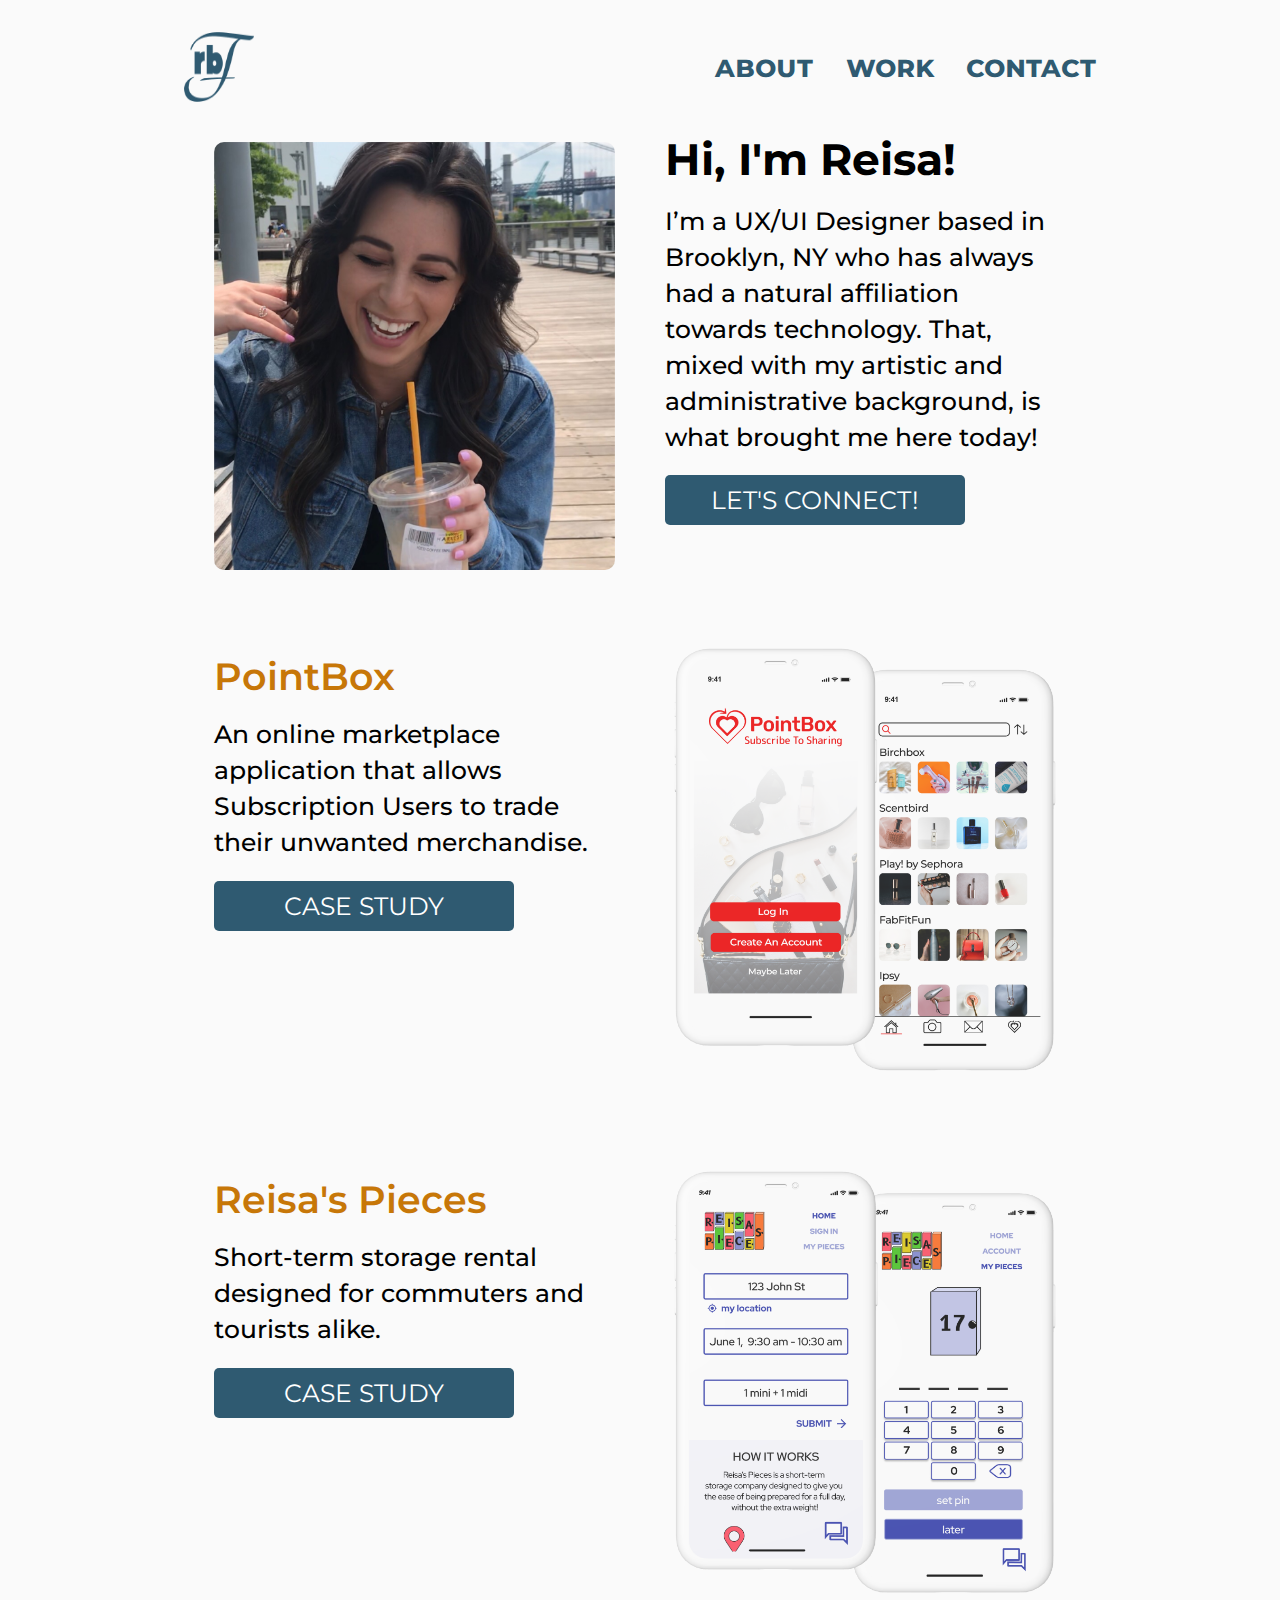
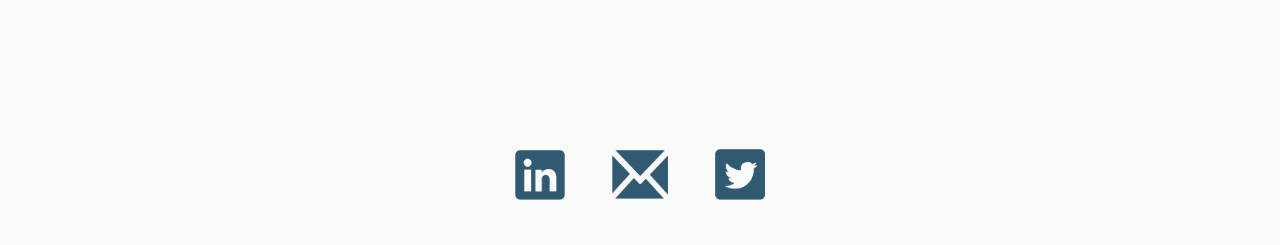
==== commit 0156ea55: "index page update" ====
--- a/index.html
+++ b/index.html
@@ -38,6 +38,14 @@
           <form action="project.html"><button class="casestudybtn">case study</button></form>
         </div>
       </section>
+      <section class="pbhomepage">
+        <div class="PointBoxIndex"><img src="./images/RP_Homepage.png" alt="Reisa's Pieces Mockup Screens"></div>
+        <div class="pbindex">
+          <h3><a id="project"></a>Reisa's Pieces</h3>
+          <p>Short-term storage rental designed for commuters and tourists alike.</p>
+          <form action="project2.html"><button class="casestudybtn">case study</button></form>
+        </div>
+      </section>
       <br>
     </div>
     <footer>
--- a/css/style.css
+++ b/css/style.css
@@ -306,7 +306,7 @@
   /* User Research Section */
     .surveystatsB {
       display: flex;
-      justify-content: space-evenly;
+      justify-content: space-around;
       padding-top: 1%;
       padding-left: 15%;
       font-family: "Montserrat";
@@ -355,8 +355,8 @@
 
   /* User Personas Section */
     .userpersonas img {
-      width: 80%;
-      height: 80%;
+      width: 100%;
+      height: 100%;
     }
 
     .persona1 {
@@ -742,6 +742,156 @@
     margin-bottom: 10px;
   }
 
+/* CSS specific to Reisa's Pieces Case Study (project2) */
+
+  ul {
+    list-style-type: square;
+    font-family: "Montserrat";
+    font-weight: 500;
+    margin-bottom: 13px;
+    line-height: 1.5rem;
+    margin-top: -10px;
+  }
+
+  .askingforafriend {
+    font-weight: 600;
+  }
+
+  /* User Research Section */
+    .statB2 {
+      font-weight: 800;
+      padding-right: 20px;
+      width: 1000px;
+    }
+
+    .PieChart1 img {
+      width: 100px;
+      margin-top: -5px;
+    }
+
+    .PieChart2 img {
+      width: 100px;
+      margin-top: -5px;
+    }
+
+    .PieChart3 img {
+      width: 100px;
+      margin-top: -5px;
+    }
+
+    .Y_NChart img {
+      float: right;
+      width: 40px;
+    }
+
+    .ynsection {
+      padding-bottom: 25px;
+    }
+
+    .surveydisplay {
+      padding-top: 20px;
+      display: flex;
+      flex-direction: row-reverse;
+      text-align: center;
+    }
+
+  /* User Personas Section */
+    .personatitle2 {
+      font-weight: 700;
+      font-size: 20px;
+      text-align: center;
+      color: #FFFFFF;
+      justify-content: center;
+      padding-top: 20px;
+      font-family: "Montserrat";
+      line-height: 1.3;
+      border-style: solid;
+      border-width: 2px #434EB4;
+      background-color: #434EB4;
+      padding: 10px;
+    }
+
+    .personaquote2 {
+      font-size: 18px;
+      font-weight: 800;
+      color: #FFFFFF;
+      border-style: solid;
+      border-width: 2px #434EB4;
+      background-color: #434EB4;
+      padding: 10px;
+      margin-top: -4px;
+    }
+
+    .goalbullets2 {
+      color: #434EB4;
+      font-size: 18px;
+      margin-top: -5px;
+    }
+
+    .frustbullets2 {
+      color: #434EB4;
+      font-size: 18px;
+      margin-top: 20px;
+    }
+
+    .personaA {
+      display: flex;
+      flex-direction: column;
+      justify-content: center;
+      text-align: center;
+      margin: 0 auto;
+      margin-bottom: 30px;
+      box-shadow: 5px 5px 5px #666666;
+    }
+
+    .personaB {
+      display: flex;
+      flex-direction: column;
+      justify-content: center;
+      text-align: center;
+      margin: 0 auto;
+      box-shadow: 5px 5px 5px #666666;
+    }
+
+    .personaC {
+      display: flex;
+      flex-direction: column;
+      justify-content: center;
+      text-align: center;
+      margin: 0 auto;
+      box-shadow: 5px 5px 5px #666666;
+    }
+
+    .userflowsection {
+      padding-top: 20px;
+    }
+
+    /* Wireframes & Usability Tests Section */
+    .RPLFM1 img {
+      width: 100%;
+      height: 100%;
+      margin-right: auto;
+      display: block;
+      margin-bottom: 20px;
+      box-shadow: 5px 5px 5px #666666;
+    }
+
+    .RPLFM2 img {
+      width: 100%;
+      height: 100%;
+      margin-right: auto;
+      display: block;
+      margin-bottom: 5px;
+    }
+
+    .styleguiderental img {
+      width: 75%;
+    }
+
+    .journeymap img {
+      width: 100%;
+    }
+
 
 @media screen and (min-width: 768px) {
 /* Universal CSS applied to ALL pages */
@@ -1019,14 +1169,6 @@
       padding-top: 3%;
     }
 
-    .stat1B {
-      margin-right: 5rem;
-    }
-
-    .stat2B {
-      margin-left: -1rem;
-    }
-
   /* User Personas Tests Section */  
   .userpersonas {
     padding-top: 20px;
@@ -1058,13 +1200,6 @@
       width: 75%;
     }
 
-    .styleguide img {
-      display: block;
-      margin-left: auto;
-      margin-right: auto;
-      width: 75%;
-    }
-
     .stylebtn {
       margin-top: -15px;
       margin-left: 3%;
@@ -1259,7 +1394,60 @@
     textarea {
       width: 70%;
     }
-}
+
+  /* CSS specific to Reisa's Pieces Case Study (project2) */
+
+    ul {
+      font-size: 22px;
+      margin-bottom: 20px;
+      font-weight: 500;
+      line-height: 1.6rem;
+    }
+
+    /* User Research Section */
+      .surveystatsAB {
+        display: flex;
+        justify-content: stretch;    
+        max-width: 115%;
+        margin: 0 auto;
+        padding-bottom: 30px;
+      }
+
+      .PieChart1 img {
+        width: 200px;
+      }
+
+      .PieChart2 img {
+        width: 200px;
+      }
+
+      .PieChart3 img {
+        width: 200px;
+      }
+      
+      .statB2 {
+        padding-right: 50px;
+      }
+
+      .surveydisplay {
+        padding-bottom: 50px;
+      }
+
+      .Y_NChart img {
+        width: 90px;
+      }
+  
+      .ynsection {
+        padding-bottom: 75px;
+      }
+
+      .styleguiderental img {
+        display: block;
+        margin-left: auto;
+        margin-right: auto;
+        width: 60%;
+      }
+  }
 
 
 @media screen and (min-width: 992px) {
@@ -1275,7 +1463,6 @@
     .logo {
       width: 3.5rem;
       height: 3.5rem;
-      margin-left: 1%;
     }
 
   section {
@@ -1495,4 +1682,46 @@
       margin-right: auto;
       margin-left: auto;
     }
+
+  /* CSS specific to Reisa's Pieces Case Study (project2) */
+
+  ul {
+    font-size: 25px;
+    line-height: 1.8rem;
+  }
+
+  /* User Personas Section */
+    .personaA {
+      width: 30%;
+    }
+
+    .personaB {
+      width: 30%;
+    }
+
+    .personaC {
+      width: 30%;
+    }
+
+    /* Wireframes & Usability Tests Section */
+    .RPLFM {
+      width: 120%;
+      margin-left: -10%;
+      display: flex;
+      justify-content: space-around;
+    }
+
+    .RPLFM1 {
+      width: 45%;
+      display: inline-flex;
+    }
+
+    .RPLFM2 {
+      width: 40%;
+      display: inline-flex;
+    }
+
+    .styleguiderental img {
+      width: 50%;
+    }
 }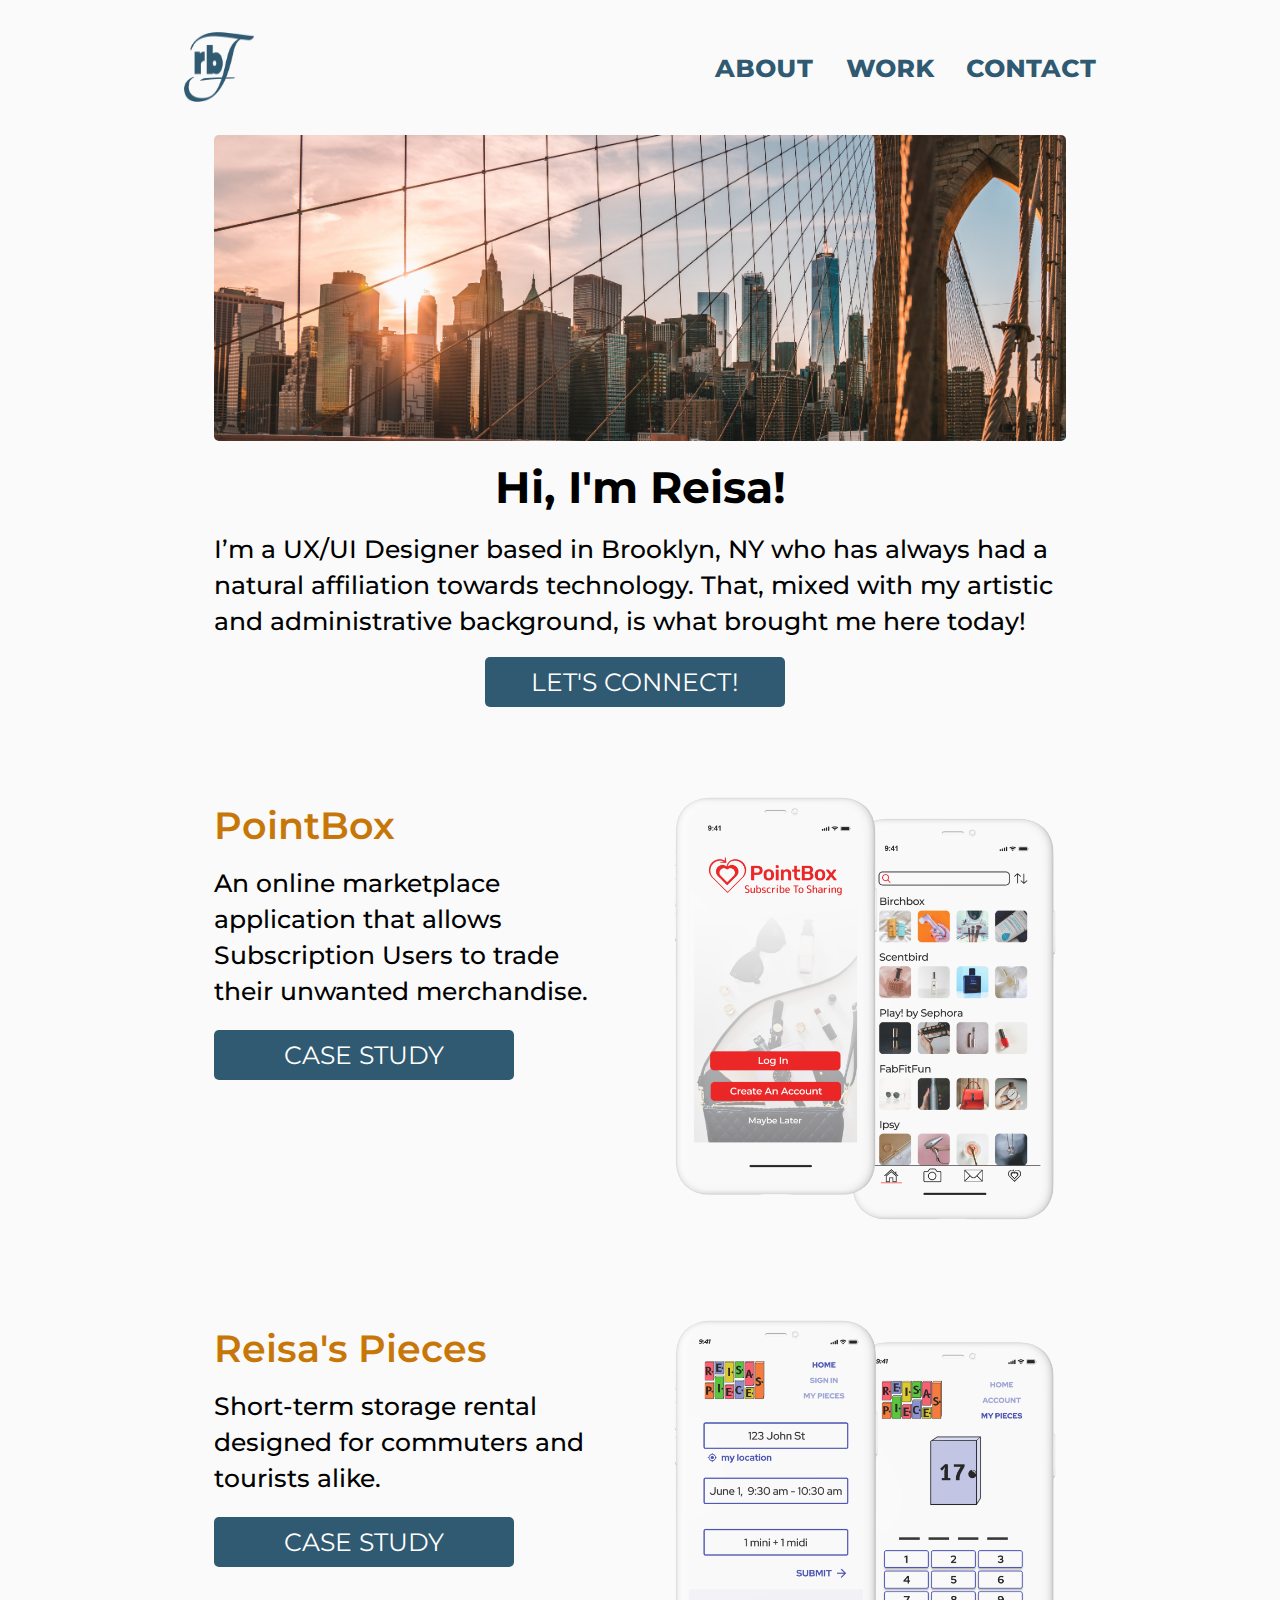
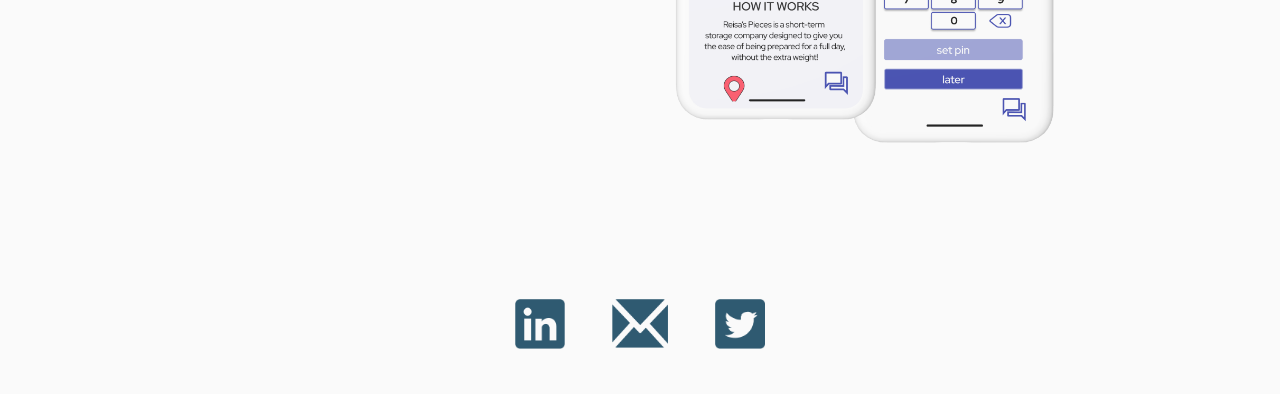
==== commit f092c20a: "new portfolio adjustments" ====
--- a/index.html
+++ b/index.html
@@ -22,7 +22,7 @@
     <div class="verticalalignment">
 <!-- Personal Intro -->
       <section class="introindex">
-        <div class="HeroImage"><img src="./images/About.jpg" alt="Picture of Reisa laughing"></div>
+        <div class="HeroImage"><img src="./images/LinkedInBackgroundShort.jpg" alt="Picture of Reisa laughing"></div>
         <div class="bioindex">
           <h1 class="reisa">Hi, I'm Reisa!</h1>
           <p>I’m a UX/UI Designer based in Brooklyn, NY who has always had a natural affiliation towards technology. That, mixed with my artistic and administrative background, is what brought me here today!</p>
@@ -30,10 +30,11 @@
         </div>
       </section>
 <!-- Case Studies -->
+      <a id="project"></a>
       <section class="pbhomepage">
         <div class="PointBoxIndex"><img src="./images/HFM_Homepage.png" alt="PointBox Mockup Screens"></div>
         <div class="pbindex">
-          <h3><a id="project"></a>PointBox</h3>
+          <h3>PointBox</h3>
           <p>An online marketplace application that allows Subscription Users to trade their unwanted merchandise. </p>
           <form action="project.html"><button class="casestudybtn">case study</button></form>
         </div>
--- a/css/style.css
+++ b/css/style.css
@@ -138,7 +138,7 @@
     margin-bottom: 15px;
     margin-top: 20px;
     margin-right: 10px;
-    border-radius: 10px;
+    border-radius: 5px;
   }
 
   /* H1 */
@@ -395,8 +395,8 @@
       font-family: "Montserrat";
       line-height: 1.3;
       border-style: solid;
-      border-width: 2px #F00102;
-      background-color: #F00102;
+      border-width: 2px #2f5a71cb;
+      background-color: #2f5a71cb;
       padding: 10px;
     }
 
@@ -418,10 +418,9 @@
       font-weight: 800;
       color: #FFFFFF;
       border-style: solid;
-      border-width: 2px #F00102;
-      background-color: #F00102;
+      border-width: 2px #2f5a71cb;
+      background-color: #2f5a71cb;
       padding: 10px;
-      margin-top: -4px;
     }
 
     .personacallout {
@@ -435,13 +434,13 @@
     }
 
     .goalbullets {
-      color: #F00102;
+      color: #2F5A71;
       font-size: 18px;
       margin-top: -5px;
     }
 
     .frustbullets {
-      color: #F00102;
+      color: #2F5A71;
       font-size: 18px;
       margin-top: 20px;
     }
@@ -806,8 +805,8 @@
       font-family: "Montserrat";
       line-height: 1.3;
       border-style: solid;
-      border-width: 2px #434EB4;
-      background-color: #434EB4;
+      border-width: 2px #2f5a71cb;
+      background-color: #2f5a71cb;
       padding: 10px;
     }
 
@@ -816,20 +815,19 @@
       font-weight: 800;
       color: #FFFFFF;
       border-style: solid;
-      border-width: 2px #434EB4;
-      background-color: #434EB4;
+      border-width: 2px #2f5a71cb;
+      background-color: #2f5a71cb;
       padding: 10px;
-      margin-top: -4px;
     }
 
     .goalbullets2 {
-      color: #434EB4;
+      color: #2F5A71;
       font-size: 18px;
       margin-top: -5px;
     }
 
     .frustbullets2 {
-      color: #434EB4;
+      color: #2F5A71;
       font-size: 18px;
       margin-top: 20px;
     }
@@ -850,6 +848,7 @@
       justify-content: center;
       text-align: center;
       margin: 0 auto;
+      margin-bottom: 30px;
       box-shadow: 5px 5px 5px #666666;
     }
 
@@ -860,6 +859,20 @@
       text-align: center;
       margin: 0 auto;
       box-shadow: 5px 5px 5px #666666;
+    }
+
+    .personastats2 {
+      border-style: solid;
+      border-width: 2px #CCCCCC;
+      background-color: #CCCCCC;
+      padding: 10px;
+    }
+
+    .personagf2 {
+      text-align: left;
+      padding: 10px;
+      margin-left: 10px;
+      margin-bottom: 10px;
     }
 
     .userflowsection {
@@ -882,6 +895,7 @@
       margin-right: auto;
       display: block;
       margin-bottom: 5px;
+      box-shadow: 5px 5px 5px #666666;
     }
 
     .styleguiderental img {
@@ -890,6 +904,14 @@
 
     .journeymap img {
       width: 100%;
+    }
+
+    .draftone img {
+      width: 75%;
+      align-content: center;
+      margin: 0 auto;
+      display: block;
+      margin-bottom: 15px;
     }
 
 
@@ -970,40 +992,20 @@
       margin-top: 5%;
     }
 
-    .HeroImage {
-      width: 50%;
-      height: 50%;
-      display: inline-block;
-      margin-right: 50px;
-    }
-
-  .bioindex {
-    float: right;
-    width: 50%;
-    display: flex;
-    flex-direction: column;
-    margin-top: 1%;
-  }
-
   /* H1 */
   .reisa {
     font-size: 44px;
-    text-align: left;
     line-height: 1.3;
   }
 
   .indexconnectbtn {
-    float: left;
     margin-bottom: 10px;
     margin-left: .5rem;
   }
 
   .introindex {
-    display: flex;
-    flex-direction: row;
-    align-items: flex-start;
-    justify-content: space-evenly;
-  }
+      margin-top: -30px;
+    }
 
   button.indexconnectbtn {
     max-width: 300px;
@@ -1703,12 +1705,49 @@
       width: 30%;
     }
 
+    .personatitle2 {
+      min-height: 70px;
+      display: flex;
+      justify-content: center;
+      flex-direction: column;
+      font-size: 24px;
+    }
+
+    .personaquote2 {
+      min-height: 175px;
+      display: flex;
+      justify-content: center;
+      flex-direction: column;
+      align-content: stretch;
+      font-size: 20px;
+    }
+
+    .personastats2 {
+      min-height: 125px;
+      display: flex;
+      justify-content: center;
+      flex-direction: column;
+      align-content: stretch;
+    }
+
+    .personagf2 {
+      min-height: 525px;
+      display: flex;
+      justify-content: center;
+      flex-direction: column;
+      align-content: stretch;
+      margin-top: -10%;
+      margin-bottom: -7px;
+    }
+
     /* Wireframes & Usability Tests Section */
     .RPLFM {
-      width: 120%;
-      margin-left: -10%;
+      width: 100%;
       display: flex;
       justify-content: space-around;
+      align-items: flex-start;
+      margin: 0 auto;
+      margin-left: -5px;
     }
 
     .RPLFM1 {
@@ -1717,11 +1756,24 @@
     }
 
     .RPLFM2 {
-      width: 40%;
+      width: 45%;
       display: inline-flex;
     }
 
     .styleguiderental img {
       width: 50%;
     }
+
+    .draft1tests {
+      width: 100%;
+      display: flex;
+      justify-content: space-between;
+      align-items: flex-start;
+      margin: 0 auto;
+    }
+
+    .draftone img {
+      width: 95%;
+      display: inline-flex;
+    }
 }